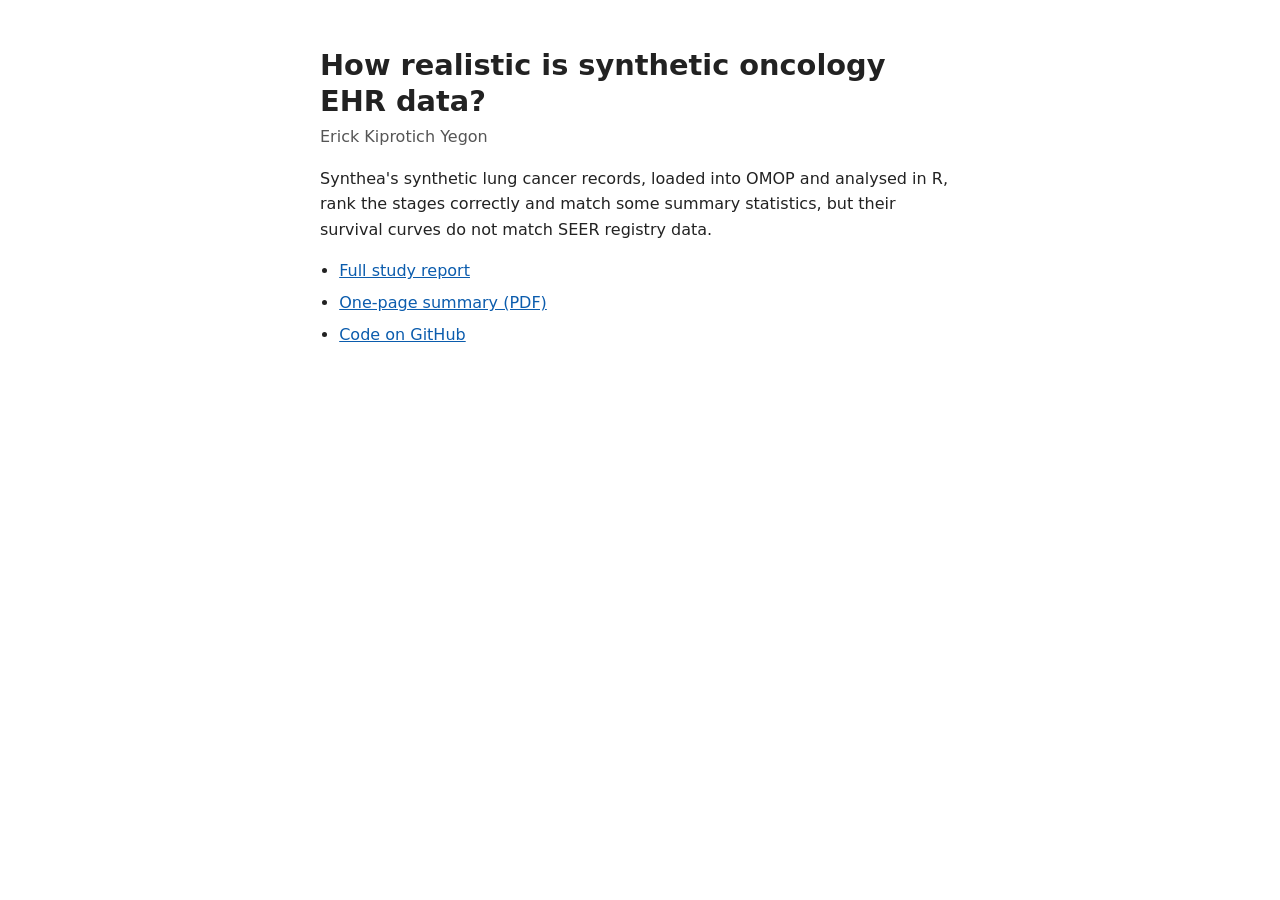
==== docs/index.html @ b4fa9fdc "Add GitHub Pages landing page Co-Authored-By: Claude Sonnet 5.5 <noreply@anthropic.com>" ====
<!doctype html>
<html lang="en">
<head>
<meta charset="utf-8">
<meta name="viewport" content="width=device-width, initial-scale=1">
<title>How realistic is synthetic oncology EHR data?</title>
<style>
  body { font-family: system-ui, -apple-system, "Segoe UI", Roboto, sans-serif; line-height: 1.6; color: #222; background: #fff; max-width: 40rem; margin: 3rem auto; padding: 0 1rem; }
  h1 { font-size: 1.8rem; line-height: 1.25; margin-bottom: 0.25rem; }
  .author { color: #555; margin-top: 0; }
  ul { padding-left: 1.2rem; }
  li { margin: 0.4rem 0; }
  a { color: #0b5cad; }
  @media (prefers-color-scheme: dark) { body { background: #151515; color: #e6e6e6; } .author { color: #aaa; } a { color: #7db7f0; } }
</style>
</head>
<body>
<h1>How realistic is synthetic oncology EHR data?</h1>
<p class="author">Erick Kiprotich Yegon</p>
<p>Synthea's synthetic lung cancer records, loaded into OMOP and analysed in R, rank the stages correctly and match some summary statistics, but their survival curves do not match SEER registry data.</p>
<ul>
  <li><a href="report.html">Full study report</a></li>
  <li><a href="one_page_summary.pdf">One-page summary (PDF)</a></li>
  <li><a href="https://github.com/erickyegon/oncology-rwe-nsclc">Code on GitHub</a></li>
</ul>
</body>
</html>
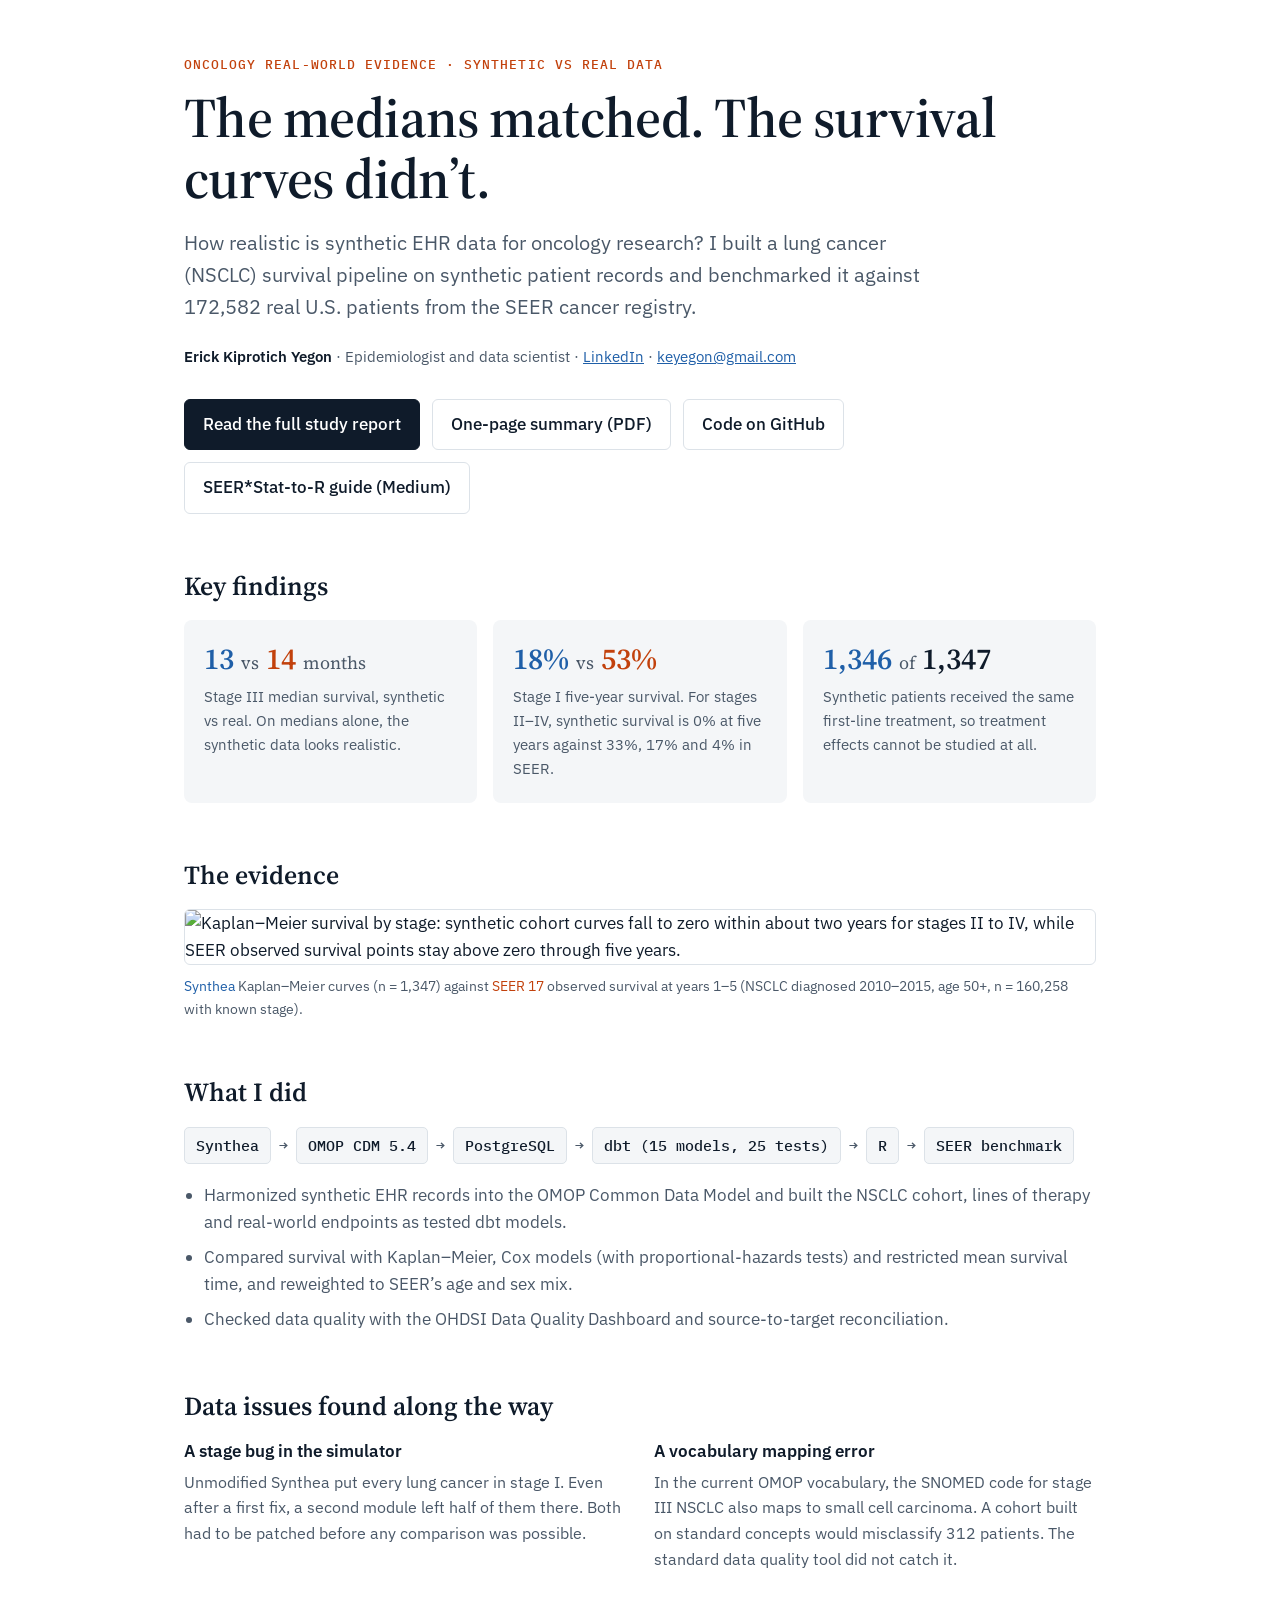
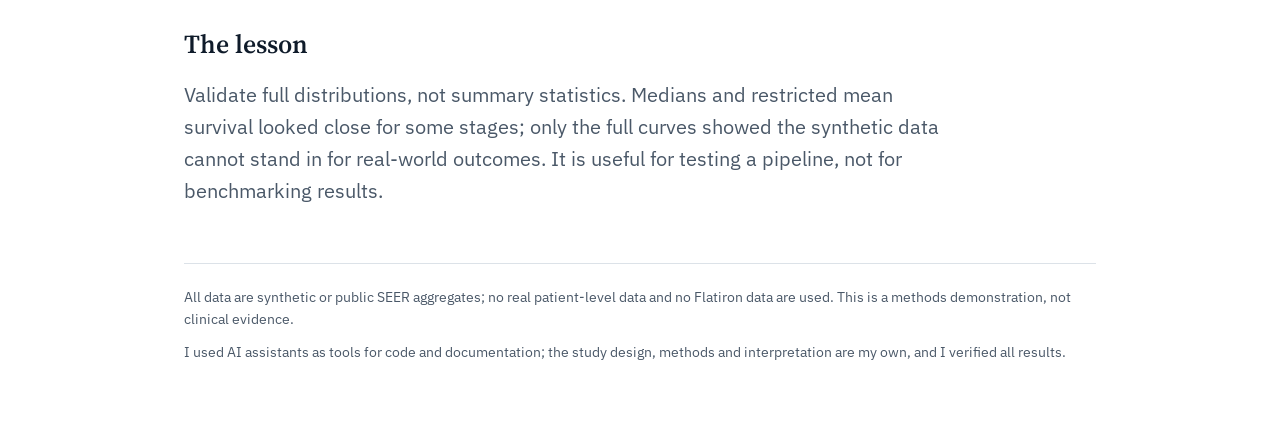
==== commit f824a07c: "Redesign project landing page Co-Authored-By: Claude Sonnet 5.5 <noreply@anthropic.com>" ====
--- a/docs/index.html
+++ b/docs/index.html
@@ -3,25 +3,139 @@
 <head>
 <meta charset="utf-8">
 <meta name="viewport" content="width=device-width, initial-scale=1">
-<title>How realistic is synthetic oncology EHR data?</title>
+<title>Synthetic vs Real NSCLC Survival</title>
+<meta name="description" content="An oncology real-world evidence pipeline on synthetic EHR data (Synthea, OMOP CDM, dbt, R), benchmarked against 172,582 SEER registry patients.">
+<link rel="preconnect" href="https://fonts.googleapis.com">
+<link rel="preconnect" href="https://fonts.gstatic.com" crossorigin>
+<link href="https://fonts.googleapis.com/css2?family=Source+Serif+4:opsz,wght@8..60,600&family=IBM+Plex+Sans:wght@400;500;600&family=IBM+Plex+Mono:wght@500&display=swap" rel="stylesheet">
 <style>
-  body { font-family: system-ui, -apple-system, "Segoe UI", Roboto, sans-serif; line-height: 1.6; color: #222; background: #fff; max-width: 40rem; margin: 3rem auto; padding: 0 1rem; }
-  h1 { font-size: 1.8rem; line-height: 1.25; margin-bottom: 0.25rem; }
-  .author { color: #555; margin-top: 0; }
-  ul { padding-left: 1.2rem; }
-  li { margin: 0.4rem 0; }
-  a { color: #0b5cad; }
-  @media (prefers-color-scheme: dark) { body { background: #151515; color: #e6e6e6; } .author { color: #aaa; } a { color: #7db7f0; } }
+:root{
+  --bg:#FFFFFF; --ink:#0F1B2A; --muted:#4A5868; --line:#DCE2E8; --panel:#F4F6F8;
+  --seer:#C2410C; --syn:#1F5FA8; --link:#1F5FA8;
+}
+@media (prefers-color-scheme: dark){
+  :root:not([data-theme="light"]){
+    --bg:#0F1B2A; --ink:#EEF2F6; --muted:#AEB9C6; --line:#2C3B4E; --panel:#16263A;
+    --seer:#F08A3C; --syn:#6FA8E8; --link:#8CBCF2;
+  }
+}
+:root[data-theme="dark"]{
+  --bg:#0F1B2A; --ink:#EEF2F6; --muted:#AEB9C6; --line:#2C3B4E; --panel:#16263A;
+  --seer:#F08A3C; --syn:#6FA8E8; --link:#8CBCF2;
+}
+*{box-sizing:border-box}
+html{-webkit-text-size-adjust:100%}
+body{margin:0;background:var(--bg);color:var(--ink);font:17px/1.6 "IBM Plex Sans",system-ui,sans-serif}
+a{color:var(--link)} a:hover{text-decoration-thickness:2px}
+.wrap{max-width:960px;margin:0 auto;padding:56px 24px 64px}
+.kicker{font:500 13px/1.4 "IBM Plex Mono",monospace;letter-spacing:.08em;text-transform:uppercase;color:var(--seer);margin:0 0 14px}
+h1{font:600 clamp(34px,5.4vw,56px)/1.08 "Source Serif 4",Georgia,serif;margin:0 0 18px;letter-spacing:-.01em}
+.lede{font-size:20px;color:var(--muted);max-width:760px;margin:0 0 22px}
+.byline{font-size:15px;color:var(--muted);margin:0 0 30px}
+.byline strong{color:var(--ink);font-weight:600}
+.actions{display:flex;flex-wrap:wrap;gap:12px;margin:0 0 48px}
+.btn{display:inline-block;padding:11px 18px;border:1px solid var(--line);border-radius:6px;text-decoration:none;font-weight:500;color:var(--ink);min-height:44px}
+.btn.primary{background:var(--ink);color:var(--bg);border-color:var(--ink)}
+.btn:hover{border-color:var(--ink)}
+h2{font:600 26px/1.25 "Source Serif 4",Georgia,serif;margin:56px 0 18px}
+.stats{display:grid;grid-template-columns:repeat(3,minmax(0,1fr));gap:16px}
+.stat{background:var(--panel);border-radius:8px;padding:22px 20px}
+.stat .num{font:600 30px/1.15 "Source Serif 4",Georgia,serif;margin:0 0 8px}
+.stat .num .vs{font-size:18px;color:var(--muted);font-weight:400}
+.stat p{margin:0;font-size:15px;color:var(--muted)}
+.seer{color:var(--seer)} .syn{color:var(--syn)}
+figure{margin:0}
+figure img{width:100%;height:auto;border:1px solid var(--line);border-radius:6px;background:#fff}
+figcaption{font-size:14px;color:var(--muted);margin-top:10px}
+.pipeline{display:flex;flex-wrap:wrap;align-items:center;gap:8px;font:500 15px/1.4 "IBM Plex Mono",monospace;margin:0 0 18px}
+.pipeline span.step{background:var(--panel);border:1px solid var(--line);border-radius:5px;padding:7px 11px}
+.pipeline span.arrow{color:var(--muted)}
+.two{display:grid;grid-template-columns:repeat(2,minmax(0,1fr));gap:28px}
+.two h3{font:600 17px/1.4 "IBM Plex Sans",sans-serif;margin:0 0 6px}
+.two p{margin:0;color:var(--muted);font-size:16px}
+ul.plain{padding-left:20px;margin:0;color:var(--muted)}
+ul.plain li{margin:0 0 8px}
+.note{font-size:14px;color:var(--muted);border-top:1px solid var(--line);margin-top:56px;padding-top:22px}
+.note p{margin:0 0 10px}
+@media (max-width:720px){
+  .wrap{padding:36px 16px 48px}
+  .stats,.two{grid-template-columns:minmax(0,1fr)}
+  .lede{font-size:18px}
+}
 </style>
 </head>
 <body>
-<h1>How realistic is synthetic oncology EHR data?</h1>
-<p class="author">Erick Kiprotich Yegon</p>
-<p>Synthea's synthetic lung cancer records, loaded into OMOP and analysed in R, rank the stages correctly and match some summary statistics, but their survival curves do not match SEER registry data.</p>
-<ul>
-  <li><a href="report.html">Full study report</a></li>
-  <li><a href="one_page_summary.pdf">One-page summary (PDF)</a></li>
-  <li><a href="https://github.com/erickyegon/oncology-rwe-nsclc">Code on GitHub</a></li>
+<main class="wrap">
+
+<p class="kicker">Oncology real-world evidence · Synthetic vs real data</p>
+<h1>The medians matched. The survival curves didn’t.</h1>
+<p class="lede">How realistic is synthetic EHR data for oncology research? I built a lung cancer (NSCLC) survival pipeline on synthetic patient records and benchmarked it against 172,582 real U.S. patients from the SEER cancer registry.</p>
+<p class="byline"><strong>Erick Kiprotich Yegon</strong> · Epidemiologist and data scientist · <a href="https://linkedin.com/in/erickyegon">LinkedIn</a> · <a href="mailto:keyegon@gmail.com">keyegon@gmail.com</a></p>
+
+<div class="actions">
+  <a class="btn primary" href="report.html">Read the full study report</a>
+  <a class="btn" href="one_page_summary.pdf">One-page summary (PDF)</a>
+  <a class="btn" href="https://github.com/erickyegon/oncology-rwe-nsclc">Code on GitHub</a>
+  <a class="btn" href="https://medium.com/@keyegon/from-seer-stat-to-r-a-practical-guide-to-extracting-and-validating-cancer-survival-data-2601dd584b88">SEER*Stat-to-R guide (Medium)</a>
+</div>
+
+<h2>Key findings</h2>
+<div class="stats">
+  <div class="stat">
+    <div class="num"><span class="syn">13</span> <span class="vs">vs</span> <span class="seer">14</span> <span class="vs">months</span></div>
+    <p>Stage III median survival, synthetic vs real. On medians alone, the synthetic data looks realistic.</p>
+  </div>
+  <div class="stat">
+    <div class="num"><span class="syn">18%</span> <span class="vs">vs</span> <span class="seer">53%</span></div>
+    <p>Stage I five-year survival. For stages II–IV, synthetic survival is 0% at five years against 33%, 17% and 4% in SEER.</p>
+  </div>
+  <div class="stat">
+    <div class="num"><span class="syn">1,346</span> <span class="vs">of</span> 1,347</div>
+    <p>Synthetic patients received the same first-line treatment, so treatment effects cannot be studied at all.</p>
+  </div>
+</div>
+
+<h2>The evidence</h2>
+<figure>
+  <img src="https://raw.githubusercontent.com/erickyegon/oncology-rwe-nsclc/main/figures/km_synthea_vs_seer.png" alt="Kaplan–Meier survival by stage: synthetic cohort curves fall to zero within about two years for stages II to IV, while SEER observed survival points stay above zero through five years." loading="lazy">
+  <figcaption><span class="syn">Synthea</span> Kaplan–Meier curves (n = 1,347) against <span class="seer">SEER 17</span> observed survival at years 1–5 (NSCLC diagnosed 2010–2015, age 50+, n = 160,258 with known stage).</figcaption>
+</figure>
+
+<h2>What I did</h2>
+<div class="pipeline" aria-label="Pipeline">
+  <span class="step">Synthea</span><span class="arrow">→</span>
+  <span class="step">OMOP CDM 5.4</span><span class="arrow">→</span>
+  <span class="step">PostgreSQL</span><span class="arrow">→</span>
+  <span class="step">dbt (15 models, 25 tests)</span><span class="arrow">→</span>
+  <span class="step">R</span><span class="arrow">→</span>
+  <span class="step">SEER benchmark</span>
+</div>
+<ul class="plain">
+  <li>Harmonized synthetic EHR records into the OMOP Common Data Model and built the NSCLC cohort, lines of therapy and real-world endpoints as tested dbt models.</li>
+  <li>Compared survival with Kaplan–Meier, Cox models (with proportional-hazards tests) and restricted mean survival time, and reweighted to SEER’s age and sex mix.</li>
+  <li>Checked data quality with the OHDSI Data Quality Dashboard and source-to-target reconciliation.</li>
 </ul>
+
+<h2>Data issues found along the way</h2>
+<div class="two">
+  <div>
+    <h3>A stage bug in the simulator</h3>
+    <p>Unmodified Synthea put every lung cancer in stage I. Even after a first fix, a second module left half of them there. Both had to be patched before any comparison was possible.</p>
+  </div>
+  <div>
+    <h3>A vocabulary mapping error</h3>
+    <p>In the current OMOP vocabulary, the SNOMED code for stage III NSCLC also maps to small cell carcinoma. A cohort built on standard concepts would misclassify 312 patients. The standard data quality tool did not catch it.</p>
+  </div>
+</div>
+
+<h2>The lesson</h2>
+<p class="lede" style="margin:0">Validate full distributions, not summary statistics. Medians and restricted mean survival looked close for some stages; only the full curves showed the synthetic data cannot stand in for real-world outcomes. It is useful for testing a pipeline, not for benchmarking results.</p>
+
+<div class="note">
+  <p>All data are synthetic or public SEER aggregates; no real patient-level data and no Flatiron data are used. This is a methods demonstration, not clinical evidence.</p>
+  <p>I used AI assistants as tools for code and documentation; the study design, methods and interpretation are my own, and I verified all results.</p>
+</div>
+
+</main>
 </body>
 </html>
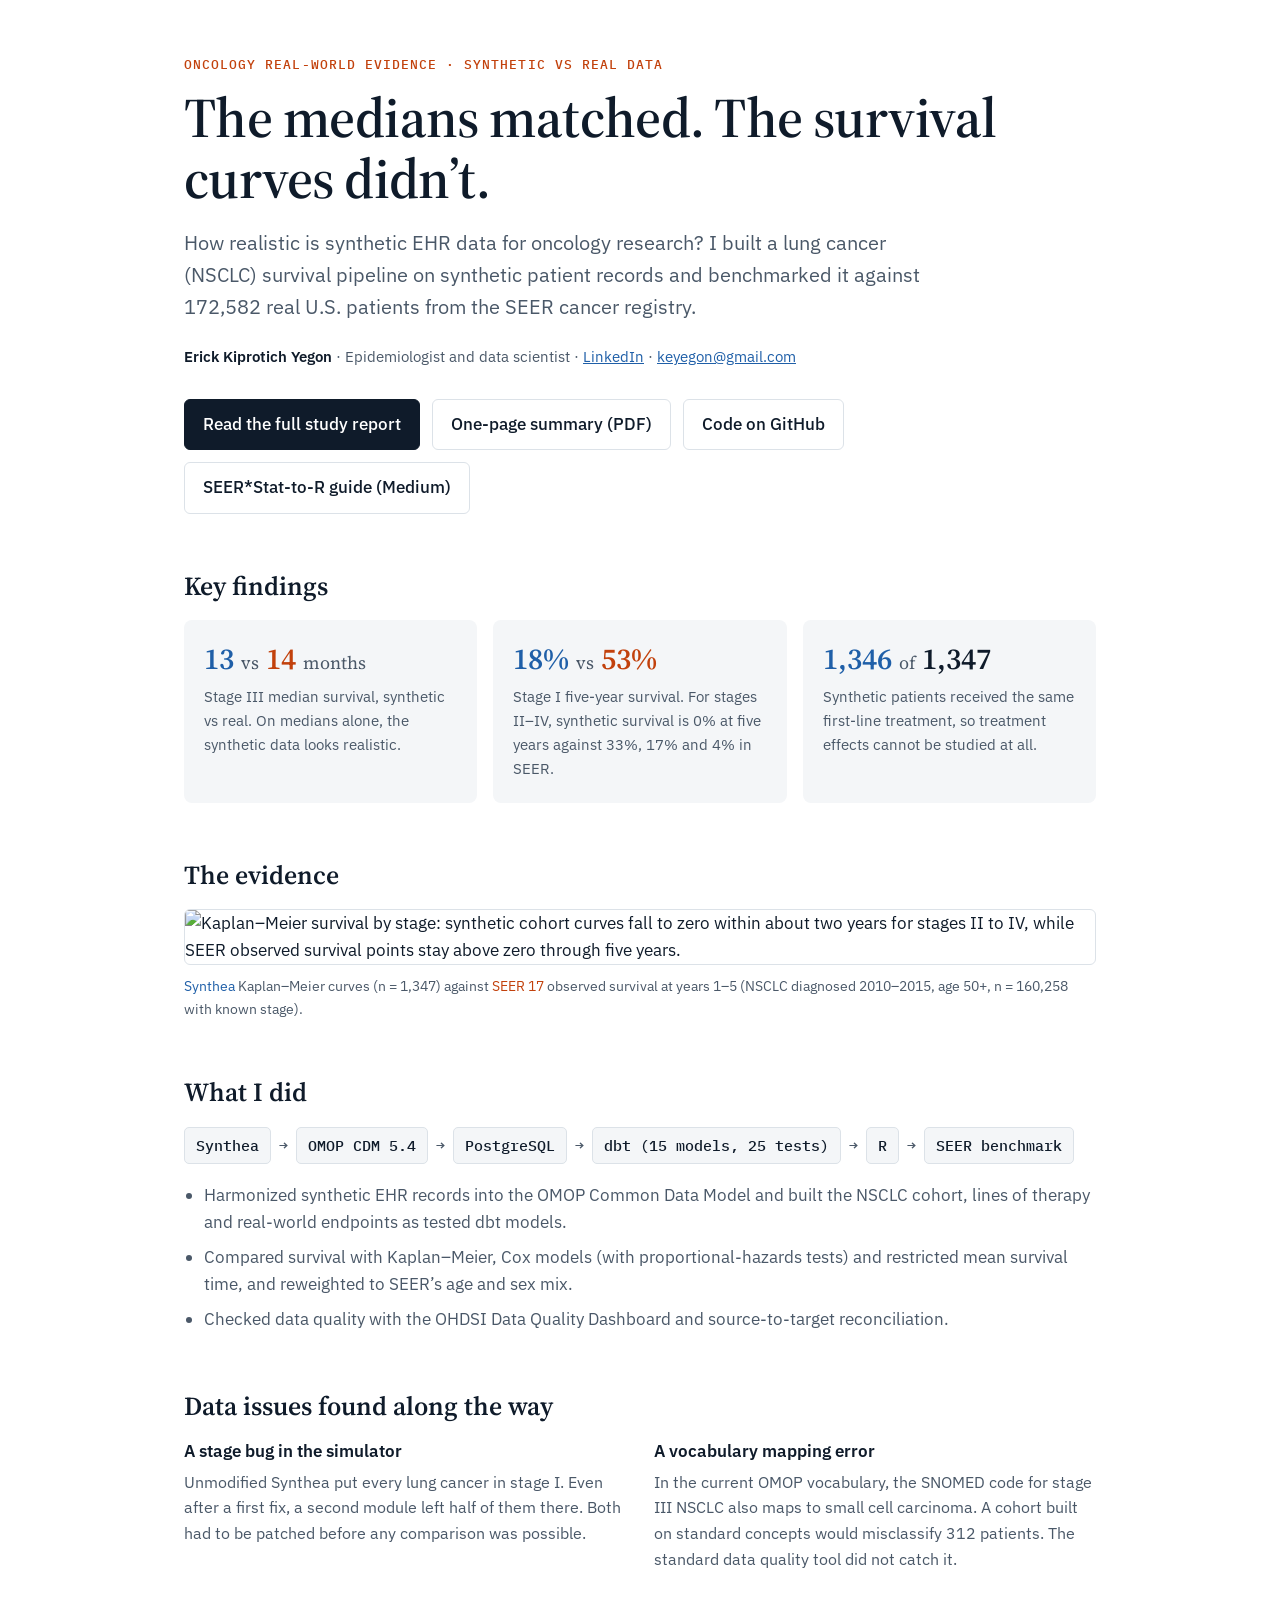
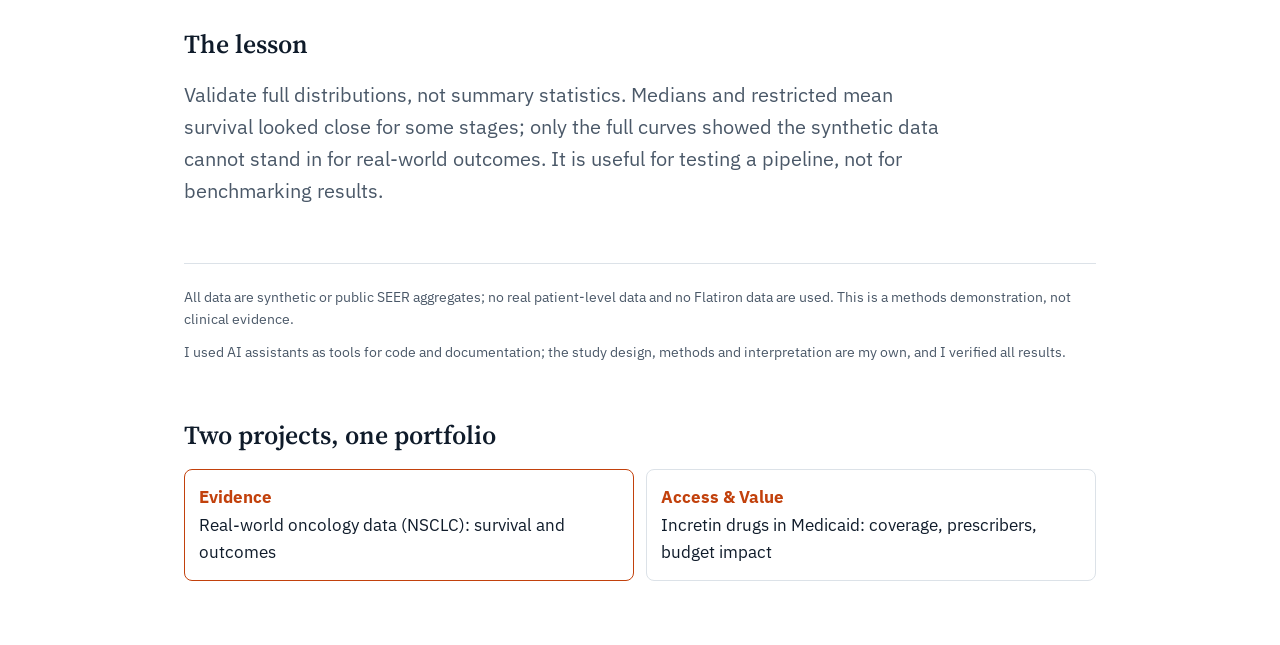
==== commit fc75c3bb: "Add 'Two projects, one portfolio' strip linking to the Access & Value project Co-Authored-By: Claude" ====
--- a/docs/index.html
+++ b/docs/index.html
@@ -62,10 +62,11 @@
   .stats,.two{grid-template-columns:minmax(0,1fr)}
   .lede{font-size:18px}
 }
+.strip .two{display:grid;grid-template-columns:repeat(auto-fit,minmax(260px,1fr));gap:12px}.proj{display:block;min-height:44px;padding:14px;border:1.5px solid var(--line);border-radius:8px;text-decoration:none;color:var(--ink)}.proj strong{display:block;color:var(--seer)}.proj:hover{border-color:var(--ink)}.proj.current{border-color:var(--seer)}
 </style>
 </head>
 <body>
-<main class="wrap">
+<main class="wrap" id="top">
 
 <p class="kicker">Oncology real-world evidence · Synthetic vs real data</p>
 <h1>The medians matched. The survival curves didn’t.</h1>
@@ -136,6 +137,11 @@
   <p>I used AI assistants as tools for code and documentation; the study design, methods and interpretation are my own, and I verified all results.</p>
 </div>
 
+<section class="strip" aria-label="Portfolio"><h2>Two projects, one portfolio</h2>
+  <div class="two"><a class="proj current" href="#top" aria-current="page"><strong>Evidence</strong><span>Real-world oncology data (NSCLC): survival and outcomes</span></a>
+  <a class="proj" href="https://erickyegon.github.io/incretin-access-value/"><strong>Access &amp; Value</strong><span>Incretin drugs in Medicaid: coverage, prescribers, budget impact</span></a></div>
+</section>
+
 </main>
 </body>
 </html>
